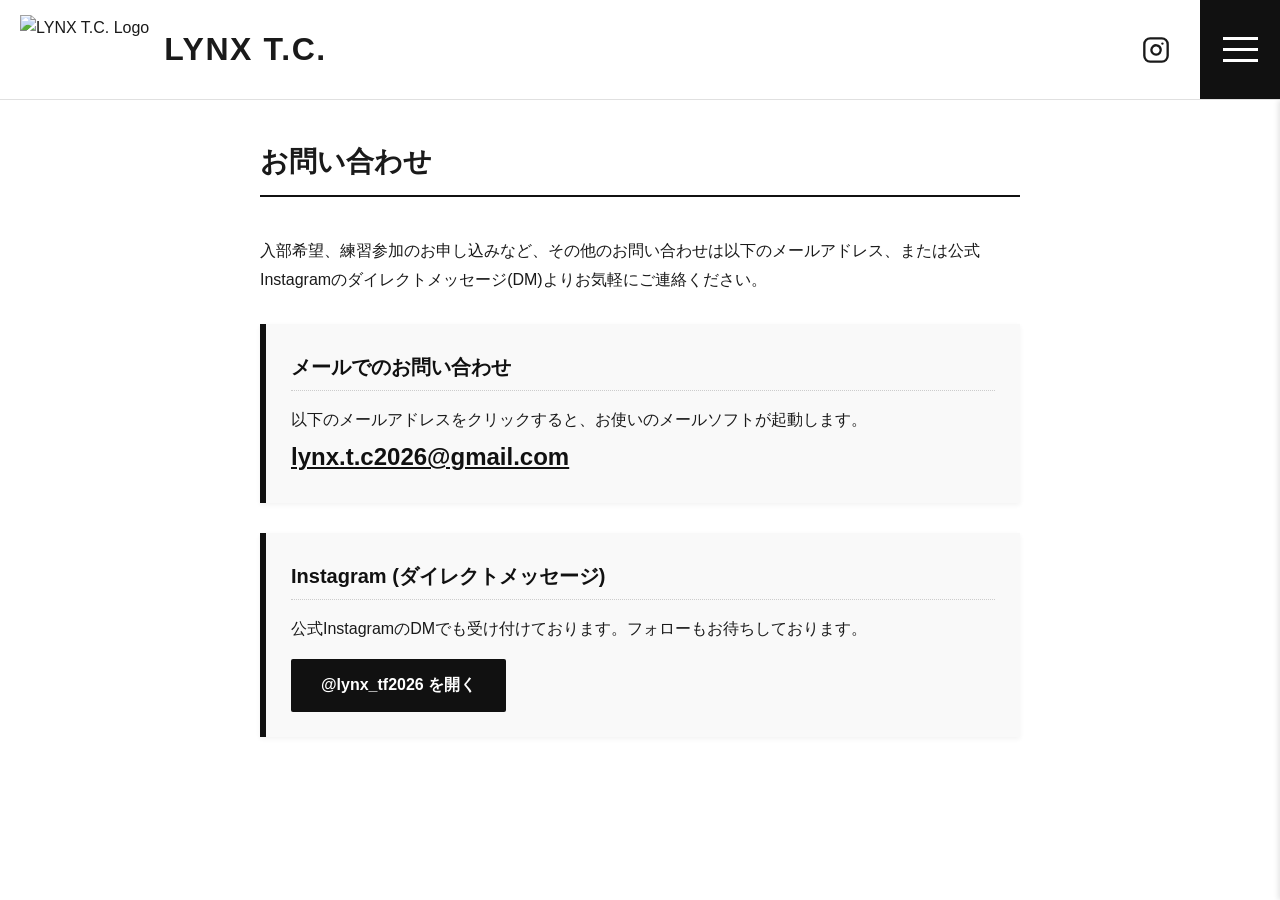
==== contact.html @ 439d5c64 "Create contact.html" ====
<!DOCTYPE html>
<html lang="ja">
<head>
    <meta charset="UTF-8">
    <meta name="viewport" content="width=device-width, initial-scale=1.0">
    <title>お問い合わせ - LYNX T.C.</title>
    <link rel="stylesheet" href="style.css">
</head>
<body>

    <header class="header">
        <div class="header-left">
            <a href="index.html" class="logo-link">
                <img src="image0.jpeg" alt="LYNX T.C. Logo" class="logo-img">
                <div class="logo-text">
                    <span class="logo-main">LYNX T.C.</span>
                </div>
            </a>
        </div>
        
        <div class="header-right">
            <a href="https://www.instagram.com/lynx_tf2026/" target="_blank" class="insta-link">
                <svg viewBox="0 0 24 24" width="28" height="28" stroke="currentColor" stroke-width="2" fill="none" stroke-linecap="round" stroke-linejoin="round">
                    <rect x="2" y="2" width="20" height="20" rx="5" ry="5"></rect>
                    <path d="M16 11.37A4 4 0 1 1 12.63 8 4 4 0 0 1 16 11.37z"></path>
                    <line x1="17.5" y1="6.5" x2="17.51" y2="6.5"></line>
                </svg>
            </a>
            <button class="hamburger" id="hamburger-btn">
                <span></span>
                <span></span>
                <span></span>
            </button>
        </div>
    </header>

    <nav class="side-menu" id="side-menu">
        <ul>
            <li><a href="results.html">試合結果</a></li>
            <li><a href="records.html">LYNX記録</a></li>
            <li><a href="members.html">所属選手</a></li>
            <li><a href="#schedule">年間予定</a></li>
            <li><a href="contact.html">お問い合わせ</a></li>
        </ul>
    </nav>

    <main class="contact-page">
        <h2 class="page-title">お問い合わせ</h2>

        <div class="contact-info">
            <p>入部希望、練習参加のお申し込みなど、その他のお問い合わせは以下のメールアドレス、または公式Instagramのダイレクトメッセージ(DM)よりお気軽にご連絡ください。</p>

            <div class="contact-method">
                <h3>メールでのお問い合わせ</h3>
                <p>以下のメールアドレスをクリックすると、お使いのメールソフトが起動します。</p>
                <p class="email-address"><a href="mailto:lynx.t.c2026@gmail.com">lynx.t.c2026@gmail.com</a></p>
            </div>

            <div class="contact-method">
                <h3>Instagram (ダイレクトメッセージ)</h3>
                <p>公式InstagramのDMでも受け付けております。フォローもお待ちしております。</p>
                <a href="https://www.instagram.com/lynx_tf2026/" target="_blank" class="btn-black">
                    @lynx_tf2026 を開く
                </a>
            </div>
        </div>
    </main>

    <script>
        const btn = document.getElementById('hamburger-btn');
        const menu = document.getElementById('side-menu');

        btn.addEventListener('click', function() {
            menu.classList.toggle('active');
            btn.classList.toggle('active');
        });
    </script>
</body>
</html>
---- style.css ----
@charset "UTF-8";

/* 基本リセット */
* {
    box-sizing: border-box;
    margin: 0;
    padding: 0;
}
body {
    font-family: "Helvetica Neue", Arial, "Hiragino Kaku Gothic ProN", "Hiragino Sans", Meiryo, sans-serif;
    color: #1a1a1a;
    line-height: 1.6;
    padding-top: 100px; /* ヘッダーの高さに合わせて調整（少し大きくしました） */
}
a {
    text-decoration: none;
    color: inherit;
}
ul {
    list-style: none;
}

/* ヘッダー */
.header {
    position: fixed;
    top: 0;
    left: 0;
    width: 100%;
    height: 100px; /* ヘッダーの高さを大きくしました (以前は80px) */
    background-color: #fff;
    border-bottom: 1px solid #e0e0e0;
    display: flex;
    justify-content: space-between;
    align-items: center;
    z-index: 1000;
}

.header-left {
    padding-left: 20px;
}
.logo-link {
    display: flex;
    align-items: center;
    gap: 15px;
}
.logo-img {
    height: 70px; /* ロゴ画像の高さを大きくしました (以前は50px) */
    width: auto;
}
.logo-main {
    font-size: 32px; /* LYNX T.C.の文字を大きくしました (以前は24px) */
    font-weight: bold;
    letter-spacing: 0.05em;
}

.header-right {
    display: flex;
    align-items: center;
    height: 100%;
}
.insta-link {
    margin-right: 30px;
    color: #1a1a1a;
    transition: opacity 0.3s;
    display: flex;
    align-items: center;
}
.insta-link:hover {
    opacity: 0.6;
}

/* 3本線ボタン（黒背景に変更） */
.hamburger {
    width: 80px;
    height: 100%;
    background-color: #111; /* 黒色 */
    border: none;
    border: none;
    cursor: pointer;
    display: flex;
    flex-direction: column;
    justify-content: center;
    align-items: center;
    gap: 8px;
    padding: 0;
    z-index: 1001; /* メニューより上に */
}
.hamburger span {
    display: block;
    width: 35px;
    height: 3px;
    background-color: #fff;
    transition: all 0.3s;
}

/* メニューを開いたときの×印アニメーション */
.hamburger.active span:nth-of-type(1) {
    transform: translateY(11px) rotate(45deg);
}
.hamburger.active span:nth-of-type(2) {
    opacity: 0;
}
.hamburger.active span:nth-of-type(3) {
    transform: translateY(-11px) rotate(-45deg);
}

/* スライドメニュー */
.side-menu {
    position: fixed;
    top: 100px; /* ヘッダーの高さに合わせて調整 */
    right: -300px; /* 初期状態は画面外 */
    width: 300px;
    height: calc(100vh - 100px);
    background-color: #f4f4f4;
    box-shadow: -2px 0 5px rgba(0,0,0,0.1);
    transition: right 0.3s ease;
    z-index: 999;
    padding: 20px 0;
}
.side-menu.active {
    right: 0; /* クラスが付与されたらスライドイン */
}
.side-menu ul li a {
    display: block;
    padding: 15px 30px;
    font-size: 16px;
    font-weight: bold;
    border-bottom: 1px solid #ddd;
    transition: background 0.3s;
}
.side-menu ul li a:hover {
    background-color: #e0e0e0;
}

/* トップ画像エリア */
.hero {
    height: 60vh;
    background-image: url('image1.jpeg'); /* アップロードされた画像 */
    background-size: cover;
    background-position: center;
    display: flex;
    justify-content: center;
    align-items: center;
}
.hero h1 {
    color: #fff;
    font-size: 3rem;
    font-weight: normal;
    font-style: italic;
    letter-spacing: 0.05em;
    text-shadow: 2px 2px 8px rgba(0, 0, 0, 0.7); /* 文字を読みやすくする影 */
}

/* ビジョンエリア */
.vision {
    text-align: center;
    padding: 80px 20px;
}
.vision h2 {
    font-size: 28px;
    margin-bottom: 20px;
}
.vision p {
    font-size: 16px;
    color: #333;
}

/* ニュースエリア */
.news {
    max-width: 800px;
    margin: 0 auto;
    padding: 0 20px 100px;
}
.news h2 {
    font-size: 36px;
    border-bottom: 2px solid #1a1a1a;
    padding-bottom: 10px;
    margin-bottom: 30px;
}
.news ul li {
    font-size: 16px;
    padding: 15px 0;
    border-bottom: 1px solid #eee;
}

/* =========================================
   試合結果ページ (results.html) 専用スタイル
========================================= */
.results-page {
    padding: 40px 20px 100px;
    max-width: 1000px;
    margin: 0 auto;
    display: flex;
    gap: 30px;
    align-items: flex-start;
}

/* サイドバー（左側） */
.sidebar {
    width: 240px;
    flex-shrink: 0;
    background-color: #f4f4f4; /* 薄いグレーの背景 */
}
.sidebar h3 {
    background-color: #111; /* ★青緑から黒に変更 */
    color: #fff;
    padding: 12px 15px;
    font-size: 16px;
    margin: 0;
}
.year-list {
    list-style: none;
    padding: 0;
    margin: 0;
}
.year-list li {
    border-bottom: 1px dotted #aaa;
}
.year-list li:last-child {
    border-bottom: none;
}
.year-list a {
    display: block;
    padding: 12px 15px 12px 30px;
    color: #333;
    text-decoration: none;
    position: relative;
    font-size: 14px;
    transition: background-color 0.2s;
}
.year-list a::before {
    content: '●'; 
    color: #111; /* ★青から黒に変更 */
    position: absolute;
    left: 12px;
    font-size: 10px;
    top: 50%;
    transform: translateY(-50%);
}
.year-list a:hover {
    background-color: #e9e9e9;
}

/* メインコンテンツ（右側） */
.results-content {
    flex-grow: 1;
}

/* 大見出し（R8年度大会結果など） */
.year-title {
    background-color: #111; /* ★濃い青から黒に変更 */
    color: #fff;
    padding: 10px 15px;
    font-size: 18px;
    margin: 0 0 25px 0;
    border: 2px solid #fff;
    outline: 2px solid #111; /* ★濃い青から黒に変更 */
}

/* 各大会のブロック */
.event-section {
    margin-bottom: 50px;
}

/* 大会名 */
.event-title {
    background-color: #f0f0f0;
    border-top: 2px solid #111; /* ★濃い青から黒に変更 */
    border-bottom: 2px solid #111; /* ★濃い青から黒に変更 */
    padding: 8px 10px;
    font-size: 16px;
    font-weight: bold;
    margin-bottom: 15px;
    color: #333;
}

/* 結果テキスト部分 */
.event-details {
    padding: 0 10px;
    color: #333;
    font-size: 15px;
}
.category-result {
    margin-bottom: 10px;
}

/* 選手・タイムのリストをきれいに縦揃えする */
.runner-list {
    list-style: none;
    padding: 0;
    margin: 0;
}
.runner-list li {
    display: flex;
    gap: 15px; /* 各項目の間隔 */
    margin-bottom: 4px;
}
.runner-list .leg {
    width: 100px; /* 区間・距離の幅 */
}
.runner-list .name {
    width: 80px;  /* 名前の幅 */
}
.runner-list .time {
    width: 50px;  /* タイムの幅 */
}
.runner-list .rank {
    width: 80px;  /* 順位の幅 */
}

/* スマホ閲覧時のレイアウト（縦並びにする） */
@media (max-width: 768px) {
    .results-page {
        flex-direction: column;
    }
    .sidebar {
        width: 100%;
    }
    .runner-list li {
        font-size: 14px;
        gap: 5px;
    }
    .runner-list .leg { width: 80px; }
    .runner-list .name { width: 70px; }
}

/* =========================================
   選手紹介ページ (members.html) 専用スタイル
========================================= */
.members-page {
    padding: 40px 20px 100px;
    max-width: 800px;
    margin: 0 auto;
}

.page-title {
    font-size: 28px;
    border-bottom: 2px solid #111;
    padding-bottom: 10px;
    margin-bottom: 40px;
}

/* 選手カード全体の余白設定 */
.member-card {
    margin-bottom: 50px;
}

/* 名前・役職・生年月日の行 */
.member-header {
    display: flex;
    align-items: baseline;
    gap: 15px;
    margin-bottom: 12px;
}
.member-name {
    font-size: 28px;
    font-weight: normal;
    letter-spacing: 0.1em; /* 文字の間に少し隙間を空ける */
}
.member-role {
    font-size: 16px;
    color: #555;
}
.member-birth {
    font-size: 18px;
    color: #333;
    font-family: Arial, sans-serif;
}

/* 黒いラベル（所属校など） */
.member-history {
    margin-bottom: 20px;
    display: flex;
    flex-wrap: wrap;
    gap: 5px;
}
.history-badge {
    background-color: #1a1a1a; /* ほぼ黒 */
    color: #fff;
    padding: 5px 12px;
    font-size: 14px;
    border-radius: 2px;
    display: inline-block;
}

/* 記録のリスト */
.member-records {
    font-family: Arial, sans-serif;
}
.record-line {
    font-size: 18px;
    margin-bottom: 8px;
    display: flex;
    align-items: baseline;
}
.record-line .event {
    width: 80px; /* 種目名の幅を固定して、タイムの開始位置を揃える */
    display: inline-block;
}
.record-line .time {
    display: inline-block;
}

/* スマホ閲覧時の微調整 */
@media (max-width: 768px) {
    .member-header {
        flex-wrap: wrap;
        gap: 10px;
    }
    .member-name { font-size: 24px; }
    .member-birth { font-size: 16px; }
}

/* =========================================
   歴代記録ポータルページ (records.html) 専用スタイル
========================================= */
.records-portal-page {
    padding: 40px 20px 100px;
    max-width: 800px;
    margin: 0 auto;
}

.portal-buttons {
    margin-top: 50px;
    display: flex;
    flex-direction: column;
    gap: 30px; /* ボタン同士の隙間 */
}

/* 大きな選択ボタン */
.portal-btn {
    display: block;
    position: relative;
    background-color: #111; /* 黒色 */
    color: #fff;
    text-align: center;
    padding: 50px 20px;
    font-size: 24px;
    font-weight: bold;
    letter-spacing: 0.1em;
    text-decoration: none;
    transition: background-color 0.3s;
}

.portal-btn:hover {
    background-color: #333; /* マウスを乗せたら少し明るい黒に */
}

/* 右下の矢印ボックス（東海大デザインのオマージュ） */
.portal-btn .arrow-box {
    position: absolute;
    bottom: 0;
    right: 0;
    background-color: #000; /* より濃い黒 */
    color: #fff;
    padding: 10px 20px;
    font-size: 16px;
    clip-path: polygon(20% 0, 100% 0, 100% 100%, 0% 100%); /* 左側を斜めにカット */
}

/* スマホ閲覧時の微調整 */
@media (max-width: 768px) {
    .portal-btn {
        padding: 40px 15px;
        font-size: 20px;
    }
}

/* =========================================
   お問い合わせページ (contact.html) 専用スタイル
========================================= */
.contact-page {
    padding: 40px 20px 100px;
    max-width: 800px;
    margin: 0 auto;
}

.contact-info {
    margin-top: 30px;
    line-height: 1.8;
}

.contact-method {
    background-color: #f9f9f9;
    border-left: 6px solid #111; /* 黒のアクセントライン */
    padding: 25px;
    margin-top: 30px;
    box-shadow: 0 2px 5px rgba(0,0,0,0.05);
}

.contact-method h3 {
    font-size: 20px;
    margin-bottom: 15px;
    color: #111;
    border-bottom: 1px dotted #ccc;
    padding-bottom: 5px;
}

/* メールアドレスのリンク装飾 */
.email-address a {
    font-size: 24px;
    font-weight: bold;
    color: #111;
    text-decoration: underline;
    word-break: break-all; /* スマホでメールアドレスがはみ出さないようにする */
    transition: color 0.3s;
}

.email-address a:hover {
    color: #666; /* マウスを乗せたら少し薄く */
}

/* 黒いボタン */
.btn-black {
    display: inline-block;
    background-color: #111;
    color: #fff;
    padding: 12px 30px;
    text-decoration: none;
    font-weight: bold;
    margin-top: 15px;
    transition: background-color 0.3s;
    border-radius: 2px;
}

.btn-black:hover {
    background-color: #444; /* マウスを乗せたら少し明るく */
}

/* スマホ閲覧時の微調整 */
@media (max-width: 768px) {
    .email-address a {
        font-size: 20px;
    }
}

/* =========================================
   歴代記録10傑ページ (records_top10.html) 専用スタイル
========================================= */
.top10-page {
    padding: 40px 20px 100px;
    max-width: 1000px;
    margin: 0 auto;
}

/* ページ上部の種目ジャンプメニュー */
.event-nav {
    display: flex;
    flex-wrap: wrap;
    gap: 10px;
    margin-bottom: 50px;
    padding: 0;
    list-style: none;
}
.event-nav a {
    display: inline-block;
    background-color: #f4f4f4;
    color: #111;
    padding: 8px 15px;
    font-size: 14px;
    font-weight: bold;
    border: 1px solid #ddd;
    border-radius: 4px;
    transition: all 0.2s;
}
.event-nav a:hover {
    background-color: #111;
    color: #fff;
}

/* 各種目の見出し */
.event-heading {
    font-size: 24px;
    background-color: #111;
    color: #fff;
    padding: 10px 15px;
    margin: 0 0 15px 0;
    border-left: 8px solid #666; /* 少しグレーをアクセントに */
}

/* テーブル設定 */
.table-scroll {
    overflow-x: auto; /* スマホで横スクロールできるようにする */
    margin-bottom: 60px;
}
.top10-table {
    width: 100%;
    min-width: 600px; /* テーブルが崩れない最低幅 */
    border-collapse: collapse;
}
.top10-table th {
    background-color: #f0f0f0;
    color: #111;
    font-weight: bold;
    padding: 12px 10px;
    text-align: left;
    border-bottom: 2px solid #111;
    white-space: nowrap;
}
.top10-table td {
    padding: 12px 10px;
    border-bottom: 1px solid #ddd;
    color: #333;
}
/* 1位〜3位の順位を少し目立たせる */
.top10-table tr:nth-child(1) td:first-child { font-weight: bold; color: #d4af37; } /* 金 */
.top10-table tr:nth-child(2) td:first-child { font-weight: bold; color: #9e9e9e; } /* 銀 */
.top10-table tr:nth-child(3) td:first-child { font-weight: bold; color: #c47644; } /* 銅 */

/* 列ごとの幅調整 */
.col-rank { width: 60px; }
.col-time { width: 120px; font-weight: bold; }
.col-name { width: 150px; }
.col-date { width: 120px; }
.col-meet { width: auto; }

/* =========================================
   駅伝記録ページ (records_ekiden.html) 専用スタイル
========================================= */
.ekiden-page {
    padding: 20px 20px 100px;
    max-width: 900px;
    margin: 0 auto;
}

/* 戻るリンク */
.back-link {
    display: inline-block;
    margin-bottom: 20px;
    color: #666;
    font-size: 14px;
    text-decoration: none;
    transition: color 0.2s;
}
.back-link:hover {
    color: #111;
    text-decoration: underline;
}

/* タイトル（青学記録風の左線＋下線デザイン） */
.ekiden-page-title {
    font-size: 24px;
    color: #111;
    border-left: 8px solid #111; /* 黒の太線 */
    padding: 5px 0 5px 15px;
    margin-bottom: 30px;
    border-bottom: 1px dotted #ccc;
    padding-bottom: 15px;
}

/* ＜総合結果＞などの小見出し */
.ekiden-section-title {
    font-size: 20px;
    font-weight: normal;
    color: #111;
    margin: 40px 0 15px 0;
    letter-spacing: 0.05em;
}

/* テーブル設定（中央揃え・黒ベース） */
.ekiden-record-table {
    width: 100%;
    min-width: 650px;
    border-collapse: collapse;
    text-align: center; /* 表の中の文字をすべて中央揃えに */
}

/* テーブルのヘッダー（黒背景に白文字） */
.ekiden-record-table th {
    background-color: #111;
    color: #fff;
    padding: 12px 10px;
    border: 1px solid #444; /* ヘッダー同士の区切り線 */
    font-weight: normal;
    white-space: nowrap;
}

/* テーブルの中身 */
.ekiden-record-table td {
    padding: 15px 10px;
    border: 1px solid #ddd;
    color: #333;
    vertical-align: middle;
}
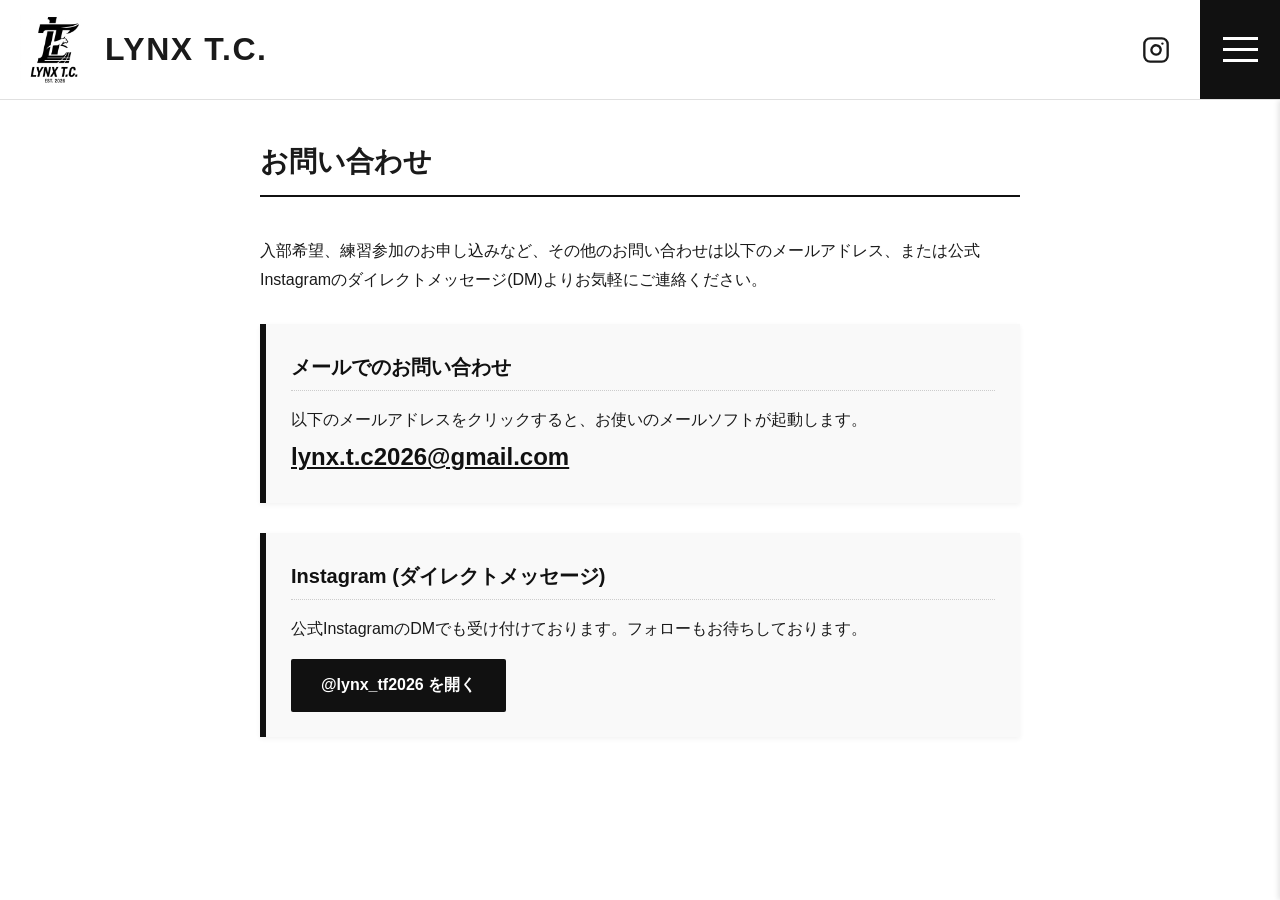
==== commit ad34ec64: "Add files via upload" ====
--- a/contact.html
+++ b/contact.html
@@ -1,79 +1,79 @@
-<!DOCTYPE html>
-<html lang="ja">
-<head>
-    <meta charset="UTF-8">
-    <meta name="viewport" content="width=device-width, initial-scale=1.0">
-    <title>お問い合わせ - LYNX T.C.</title>
-    <link rel="stylesheet" href="style.css">
-</head>
-<body>
-
-    <header class="header">
-        <div class="header-left">
-            <a href="index.html" class="logo-link">
-                <img src="image0.jpeg" alt="LYNX T.C. Logo" class="logo-img">
-                <div class="logo-text">
-                    <span class="logo-main">LYNX T.C.</span>
-                </div>
-            </a>
-        </div>
-        
-        <div class="header-right">
-            <a href="https://www.instagram.com/lynx_tf2026/" target="_blank" class="insta-link">
-                <svg viewBox="0 0 24 24" width="28" height="28" stroke="currentColor" stroke-width="2" fill="none" stroke-linecap="round" stroke-linejoin="round">
-                    <rect x="2" y="2" width="20" height="20" rx="5" ry="5"></rect>
-                    <path d="M16 11.37A4 4 0 1 1 12.63 8 4 4 0 0 1 16 11.37z"></path>
-                    <line x1="17.5" y1="6.5" x2="17.51" y2="6.5"></line>
-                </svg>
-            </a>
-            <button class="hamburger" id="hamburger-btn">
-                <span></span>
-                <span></span>
-                <span></span>
-            </button>
-        </div>
-    </header>
-
-    <nav class="side-menu" id="side-menu">
-        <ul>
-            <li><a href="results.html">試合結果</a></li>
-            <li><a href="records.html">LYNX記録</a></li>
-            <li><a href="members.html">所属選手</a></li>
-            <li><a href="#schedule">年間予定</a></li>
-            <li><a href="contact.html">お問い合わせ</a></li>
-        </ul>
-    </nav>
-
-    <main class="contact-page">
-        <h2 class="page-title">お問い合わせ</h2>
-
-        <div class="contact-info">
-            <p>入部希望、練習参加のお申し込みなど、その他のお問い合わせは以下のメールアドレス、または公式Instagramのダイレクトメッセージ(DM)よりお気軽にご連絡ください。</p>
-
-            <div class="contact-method">
-                <h3>メールでのお問い合わせ</h3>
-                <p>以下のメールアドレスをクリックすると、お使いのメールソフトが起動します。</p>
-                <p class="email-address"><a href="mailto:lynx.t.c2026@gmail.com">lynx.t.c2026@gmail.com</a></p>
-            </div>
-
-            <div class="contact-method">
-                <h3>Instagram (ダイレクトメッセージ)</h3>
-                <p>公式InstagramのDMでも受け付けております。フォローもお待ちしております。</p>
-                <a href="https://www.instagram.com/lynx_tf2026/" target="_blank" class="btn-black">
-                    @lynx_tf2026 を開く
-                </a>
-            </div>
-        </div>
-    </main>
-
-    <script>
-        const btn = document.getElementById('hamburger-btn');
-        const menu = document.getElementById('side-menu');
-
-        btn.addEventListener('click', function() {
-            menu.classList.toggle('active');
-            btn.classList.toggle('active');
-        });
-    </script>
-</body>
-</html>
+<!DOCTYPE html>
+<html lang="ja">
+<head>
+    <meta charset="UTF-8">
+    <meta name="viewport" content="width=1000">
+    <title>お問い合わせ - LYNX T.C.</title>
+    <link rel="stylesheet" href="style.css">
+</head>
+<body>
+
+    <header class="header">
+        <div class="header-left">
+            <a href="index.html" class="logo-link">
+                <img src="image0.jpeg" alt="LYNX T.C. Logo" class="logo-img">
+                <div class="logo-text">
+                    <span class="logo-main">LYNX T.C.</span>
+                </div>
+            </a>
+        </div>
+        
+        <div class="header-right">
+            <a href="https://www.instagram.com/lynx_tf2026/" target="_blank" class="insta-link">
+                <svg viewBox="0 0 24 24" width="28" height="28" stroke="currentColor" stroke-width="2" fill="none" stroke-linecap="round" stroke-linejoin="round">
+                    <rect x="2" y="2" width="20" height="20" rx="5" ry="5"></rect>
+                    <path d="M16 11.37A4 4 0 1 1 12.63 8 4 4 0 0 1 16 11.37z"></path>
+                    <line x1="17.5" y1="6.5" x2="17.51" y2="6.5"></line>
+                </svg>
+            </a>
+            <button class="hamburger" id="hamburger-btn">
+                <span></span>
+                <span></span>
+                <span></span>
+            </button>
+        </div>
+    </header>
+
+    <nav class="side-menu" id="side-menu">
+        <ul>
+            <li><a href="results.html">試合結果</a></li>
+            <li><a href="records.html">LYNX記録</a></li>
+            <li><a href="members.html">所属選手</a></li>
+            <li><a href="#schedule">年間予定</a></li>
+            <li><a href="contact.html">お問い合わせ</a></li>
+        </ul>
+    </nav>
+
+    <main class="contact-page">
+        <h2 class="page-title">お問い合わせ</h2>
+
+        <div class="contact-info">
+            <p>入部希望、練習参加のお申し込みなど、その他のお問い合わせは以下のメールアドレス、または公式Instagramのダイレクトメッセージ(DM)よりお気軽にご連絡ください。</p>
+
+            <div class="contact-method">
+                <h3>メールでのお問い合わせ</h3>
+                <p>以下のメールアドレスをクリックすると、お使いのメールソフトが起動します。</p>
+                <p class="email-address"><a href="mailto:lynx.t.c2026@gmail.com">lynx.t.c2026@gmail.com</a></p>
+            </div>
+
+            <div class="contact-method">
+                <h3>Instagram (ダイレクトメッセージ)</h3>
+                <p>公式InstagramのDMでも受け付けております。フォローもお待ちしております。</p>
+                <a href="https://www.instagram.com/lynx_tf2026/" target="_blank" class="btn-black">
+                    @lynx_tf2026 を開く
+                </a>
+            </div>
+        </div>
+    </main>
+
+    <script>
+        const btn = document.getElementById('hamburger-btn');
+        const menu = document.getElementById('side-menu');
+
+        btn.addEventListener('click', function() {
+            menu.classList.toggle('active');
+            btn.classList.toggle('active');
+        });
+    </script>
+</body>
+</html>
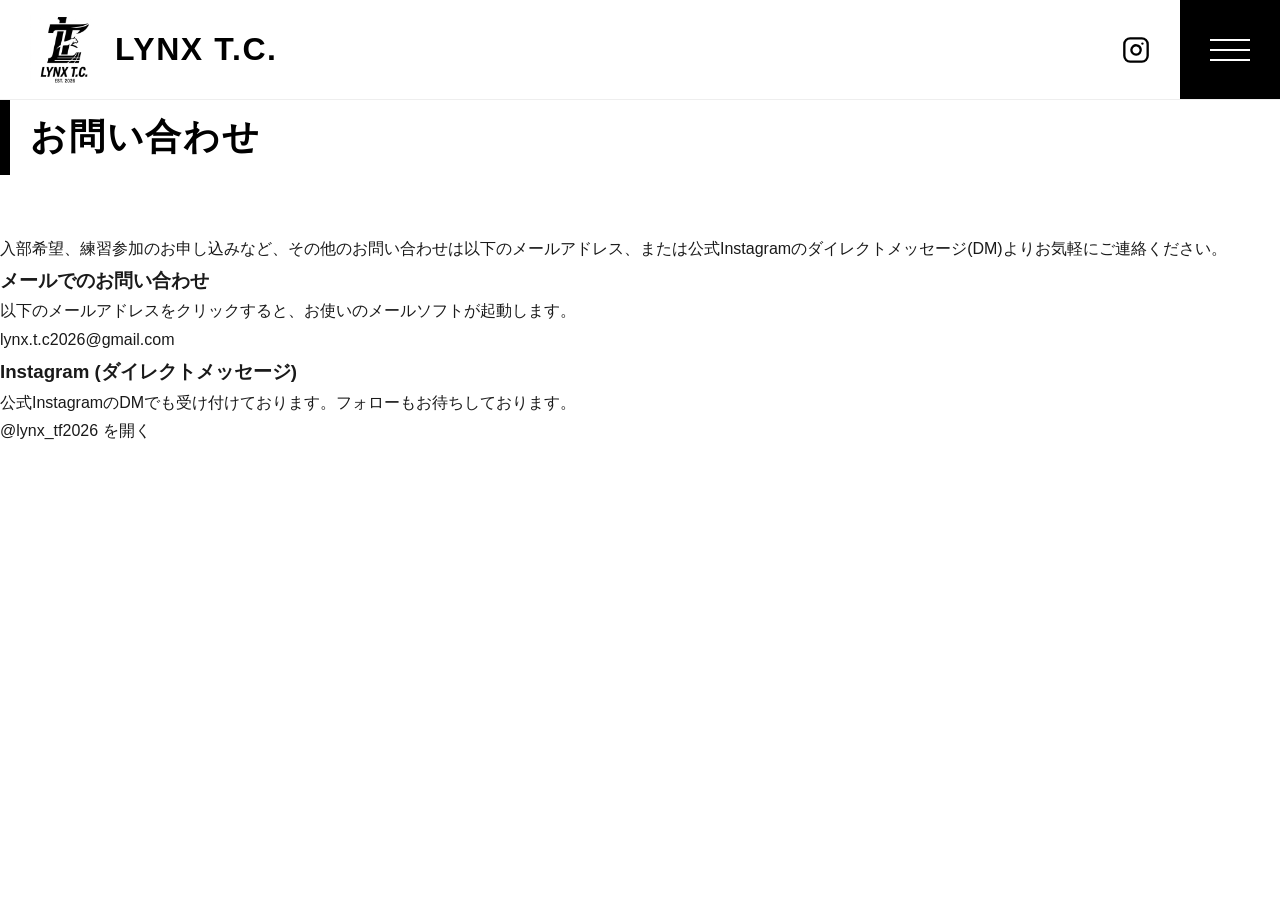
==== commit 6c472be1: "Add files via upload" ====
--- a/contact.html
+++ b/contact.html
@@ -2,7 +2,7 @@
 <html lang="ja">
 <head>
     <meta charset="UTF-8">
-    <meta name="viewport" content="width=1000">
+    <meta name="viewport" content="width=device-width, initial-scale=1.0">
     <title>お問い合わせ - LYNX T.C.</title>
     <link rel="stylesheet" href="style.css">
 </head>
--- a/style.css
+++ b/style.css
@@ -1,685 +1,443 @@
-@charset "UTF-8";
-
-/* 基本リセット */
-* {
-    box-sizing: border-box;
-    margin: 0;
-    padding: 0;
-}
-body {
-    font-family: "Helvetica Neue", Arial, "Hiragino Kaku Gothic ProN", "Hiragino Sans", Meiryo, sans-serif;
-    color: #1a1a1a;
-    line-height: 1.6;
-    padding-top: 100px; /* ヘッダーの高さに合わせて調整（少し大きくしました） */
-}
-a {
-    text-decoration: none;
-    color: inherit;
-}
-ul {
-    list-style: none;
-}
-
-/* ヘッダー */
-.header {
-    position: fixed;
-    top: 0;
-    left: 0;
-    width: 100%;
-    height: 100px; /* ヘッダーの高さを大きくしました (以前は80px) */
-    background-color: #fff;
-    border-bottom: 1px solid #e0e0e0;
-    display: flex;
-    justify-content: space-between;
-    align-items: center;
-    z-index: 1000;
-}
-
-.header-left {
-    padding-left: 20px;
-}
-.logo-link {
-    display: flex;
-    align-items: center;
-    gap: 15px;
-}
-.logo-img {
-    height: 70px; /* ロゴ画像の高さを大きくしました (以前は50px) */
-    width: auto;
-}
-.logo-main {
-    font-size: 32px; /* LYNX T.C.の文字を大きくしました (以前は24px) */
-    font-weight: bold;
-    letter-spacing: 0.05em;
-}
-
-.header-right {
-    display: flex;
-    align-items: center;
-    height: 100%;
-}
-.insta-link {
-    margin-right: 30px;
-    color: #1a1a1a;
-    transition: opacity 0.3s;
-    display: flex;
-    align-items: center;
-}
-.insta-link:hover {
-    opacity: 0.6;
-}
-
-/* 3本線ボタン（黒背景に変更） */
-.hamburger {
-    width: 80px;
-    height: 100%;
-    background-color: #111; /* 黒色 */
-    border: none;
-    border: none;
-    cursor: pointer;
-    display: flex;
-    flex-direction: column;
-    justify-content: center;
-    align-items: center;
-    gap: 8px;
-    padding: 0;
-    z-index: 1001; /* メニューより上に */
-}
-.hamburger span {
-    display: block;
-    width: 35px;
-    height: 3px;
-    background-color: #fff;
-    transition: all 0.3s;
-}
-
-/* メニューを開いたときの×印アニメーション */
-.hamburger.active span:nth-of-type(1) {
-    transform: translateY(11px) rotate(45deg);
-}
-.hamburger.active span:nth-of-type(2) {
-    opacity: 0;
-}
-.hamburger.active span:nth-of-type(3) {
-    transform: translateY(-11px) rotate(-45deg);
-}
-
-/* スライドメニュー */
-.side-menu {
-    position: fixed;
-    top: 100px; /* ヘッダーの高さに合わせて調整 */
-    right: -300px; /* 初期状態は画面外 */
-    width: 300px;
-    height: calc(100vh - 100px);
-    background-color: #f4f4f4;
-    box-shadow: -2px 0 5px rgba(0,0,0,0.1);
-    transition: right 0.3s ease;
-    z-index: 999;
-    padding: 20px 0;
-}
-.side-menu.active {
-    right: 0; /* クラスが付与されたらスライドイン */
-}
-.side-menu ul li a {
-    display: block;
-    padding: 15px 30px;
-    font-size: 16px;
-    font-weight: bold;
-    border-bottom: 1px solid #ddd;
-    transition: background 0.3s;
-}
-.side-menu ul li a:hover {
-    background-color: #e0e0e0;
-}
-
-/* トップ画像エリア */
-.hero {
-    height: 60vh;
-    background-image: url('image1.jpeg'); /* アップロードされた画像 */
-    background-size: cover;
-    background-position: center;
-    display: flex;
-    justify-content: center;
-    align-items: center;
-}
-.hero h1 {
-    color: #fff;
-    font-size: 3rem;
-    font-weight: normal;
-    font-style: italic;
-    letter-spacing: 0.05em;
-    text-shadow: 2px 2px 8px rgba(0, 0, 0, 0.7); /* 文字を読みやすくする影 */
-}
-
-/* ビジョンエリア */
-.vision {
-    text-align: center;
-    padding: 80px 20px;
-}
-.vision h2 {
-    font-size: 28px;
-    margin-bottom: 20px;
-}
-.vision p {
-    font-size: 16px;
-    color: #333;
-}
-
-/* ニュースエリア */
-.news {
-    max-width: 800px;
-    margin: 0 auto;
-    padding: 0 20px 100px;
-}
-.news h2 {
-    font-size: 36px;
-    border-bottom: 2px solid #1a1a1a;
-    padding-bottom: 10px;
-    margin-bottom: 30px;
-}
-.news ul li {
-    font-size: 16px;
-    padding: 15px 0;
-    border-bottom: 1px solid #eee;
-}
-
-/* =========================================
-   試合結果ページ (results.html) 専用スタイル
-========================================= */
-.results-page {
-    padding: 40px 20px 100px;
-    max-width: 1000px;
-    margin: 0 auto;
-    display: flex;
-    gap: 30px;
-    align-items: flex-start;
-}
-
-/* サイドバー（左側） */
-.sidebar {
-    width: 240px;
-    flex-shrink: 0;
-    background-color: #f4f4f4; /* 薄いグレーの背景 */
-}
-.sidebar h3 {
-    background-color: #111; /* ★青緑から黒に変更 */
-    color: #fff;
-    padding: 12px 15px;
-    font-size: 16px;
-    margin: 0;
-}
-.year-list {
-    list-style: none;
-    padding: 0;
-    margin: 0;
-}
-.year-list li {
-    border-bottom: 1px dotted #aaa;
-}
-.year-list li:last-child {
-    border-bottom: none;
-}
-.year-list a {
-    display: block;
-    padding: 12px 15px 12px 30px;
-    color: #333;
-    text-decoration: none;
-    position: relative;
-    font-size: 14px;
-    transition: background-color 0.2s;
-}
-.year-list a::before {
-    content: '●'; 
-    color: #111; /* ★青から黒に変更 */
-    position: absolute;
-    left: 12px;
-    font-size: 10px;
-    top: 50%;
-    transform: translateY(-50%);
-}
-.year-list a:hover {
-    background-color: #e9e9e9;
-}
-
-/* メインコンテンツ（右側） */
-.results-content {
-    flex-grow: 1;
-}
-
-/* 大見出し（R8年度大会結果など） */
-.year-title {
-    background-color: #111; /* ★濃い青から黒に変更 */
-    color: #fff;
-    padding: 10px 15px;
-    font-size: 18px;
-    margin: 0 0 25px 0;
-    border: 2px solid #fff;
-    outline: 2px solid #111; /* ★濃い青から黒に変更 */
-}
-
-/* 各大会のブロック */
-.event-section {
-    margin-bottom: 50px;
-}
-
-/* 大会名 */
-.event-title {
-    background-color: #f0f0f0;
-    border-top: 2px solid #111; /* ★濃い青から黒に変更 */
-    border-bottom: 2px solid #111; /* ★濃い青から黒に変更 */
-    padding: 8px 10px;
-    font-size: 16px;
-    font-weight: bold;
-    margin-bottom: 15px;
-    color: #333;
-}
-
-/* 結果テキスト部分 */
-.event-details {
-    padding: 0 10px;
-    color: #333;
-    font-size: 15px;
-}
-.category-result {
-    margin-bottom: 10px;
-}
-
-/* 選手・タイムのリストをきれいに縦揃えする */
-.runner-list {
-    list-style: none;
-    padding: 0;
-    margin: 0;
-}
-.runner-list li {
-    display: flex;
-    gap: 15px; /* 各項目の間隔 */
-    margin-bottom: 4px;
-}
-.runner-list .leg {
-    width: 100px; /* 区間・距離の幅 */
-}
-.runner-list .name {
-    width: 80px;  /* 名前の幅 */
-}
-.runner-list .time {
-    width: 50px;  /* タイムの幅 */
-}
-.runner-list .rank {
-    width: 80px;  /* 順位の幅 */
-}
-
-/* スマホ閲覧時のレイアウト（縦並びにする） */
-@media (max-width: 768px) {
-    .results-page {
-        flex-direction: column;
-    }
-    .sidebar {
-        width: 100%;
-    }
-    .runner-list li {
-        font-size: 14px;
-        gap: 5px;
-    }
-    .runner-list .leg { width: 80px; }
-    .runner-list .name { width: 70px; }
-}
-
-/* =========================================
-   選手紹介ページ (members.html) 専用スタイル
-========================================= */
-.members-page {
-    padding: 40px 20px 100px;
-    max-width: 800px;
-    margin: 0 auto;
-}
-
-.page-title {
-    font-size: 28px;
-    border-bottom: 2px solid #111;
-    padding-bottom: 10px;
-    margin-bottom: 40px;
-}
-
-/* 選手カード全体の余白設定 */
-.member-card {
-    margin-bottom: 50px;
-}
-
-/* 名前・役職・生年月日の行 */
-.member-header {
-    display: flex;
-    align-items: baseline;
-    gap: 15px;
-    margin-bottom: 12px;
-}
-.member-name {
-    font-size: 28px;
-    font-weight: normal;
-    letter-spacing: 0.1em; /* 文字の間に少し隙間を空ける */
-}
-.member-role {
-    font-size: 16px;
-    color: #555;
-}
-.member-birth {
-    font-size: 18px;
-    color: #333;
-    font-family: Arial, sans-serif;
-}
-
-/* 黒いラベル（所属校など） */
-.member-history {
-    margin-bottom: 20px;
-    display: flex;
-    flex-wrap: wrap;
-    gap: 5px;
-}
-.history-badge {
-    background-color: #1a1a1a; /* ほぼ黒 */
-    color: #fff;
-    padding: 5px 12px;
-    font-size: 14px;
-    border-radius: 2px;
-    display: inline-block;
-}
-
-/* 記録のリスト */
-.member-records {
-    font-family: Arial, sans-serif;
-}
-.record-line {
-    font-size: 18px;
-    margin-bottom: 8px;
-    display: flex;
-    align-items: baseline;
-}
-.record-line .event {
-    width: 80px; /* 種目名の幅を固定して、タイムの開始位置を揃える */
-    display: inline-block;
-}
-.record-line .time {
-    display: inline-block;
-}
-
-/* スマホ閲覧時の微調整 */
-@media (max-width: 768px) {
-    .member-header {
-        flex-wrap: wrap;
-        gap: 10px;
-    }
-    .member-name { font-size: 24px; }
-    .member-birth { font-size: 16px; }
-}
-
-/* =========================================
-   歴代記録ポータルページ (records.html) 専用スタイル
-========================================= */
-.records-portal-page {
-    padding: 40px 20px 100px;
-    max-width: 800px;
-    margin: 0 auto;
-}
-
-.portal-buttons {
-    margin-top: 50px;
-    display: flex;
-    flex-direction: column;
-    gap: 30px; /* ボタン同士の隙間 */
-}
-
-/* 大きな選択ボタン */
-.portal-btn {
-    display: block;
-    position: relative;
-    background-color: #111; /* 黒色 */
-    color: #fff;
-    text-align: center;
-    padding: 50px 20px;
-    font-size: 24px;
-    font-weight: bold;
-    letter-spacing: 0.1em;
-    text-decoration: none;
-    transition: background-color 0.3s;
-}
-
-.portal-btn:hover {
-    background-color: #333; /* マウスを乗せたら少し明るい黒に */
-}
-
-/* 右下の矢印ボックス（東海大デザインのオマージュ） */
-.portal-btn .arrow-box {
-    position: absolute;
-    bottom: 0;
-    right: 0;
-    background-color: #000; /* より濃い黒 */
-    color: #fff;
-    padding: 10px 20px;
-    font-size: 16px;
-    clip-path: polygon(20% 0, 100% 0, 100% 100%, 0% 100%); /* 左側を斜めにカット */
-}
-
-/* スマホ閲覧時の微調整 */
-@media (max-width: 768px) {
-    .portal-btn {
-        padding: 40px 15px;
-        font-size: 20px;
-    }
-}
-
-/* =========================================
-   お問い合わせページ (contact.html) 専用スタイル
-========================================= */
-.contact-page {
-    padding: 40px 20px 100px;
-    max-width: 800px;
-    margin: 0 auto;
-}
-
-.contact-info {
-    margin-top: 30px;
-    line-height: 1.8;
-}
-
-.contact-method {
-    background-color: #f9f9f9;
-    border-left: 6px solid #111; /* 黒のアクセントライン */
-    padding: 25px;
-    margin-top: 30px;
-    box-shadow: 0 2px 5px rgba(0,0,0,0.05);
-}
-
-.contact-method h3 {
-    font-size: 20px;
-    margin-bottom: 15px;
-    color: #111;
-    border-bottom: 1px dotted #ccc;
-    padding-bottom: 5px;
-}
-
-/* メールアドレスのリンク装飾 */
-.email-address a {
-    font-size: 24px;
-    font-weight: bold;
-    color: #111;
-    text-decoration: underline;
-    word-break: break-all; /* スマホでメールアドレスがはみ出さないようにする */
-    transition: color 0.3s;
-}
-
-.email-address a:hover {
-    color: #666; /* マウスを乗せたら少し薄く */
-}
-
-/* 黒いボタン */
-.btn-black {
-    display: inline-block;
-    background-color: #111;
-    color: #fff;
-    padding: 12px 30px;
-    text-decoration: none;
-    font-weight: bold;
-    margin-top: 15px;
-    transition: background-color 0.3s;
-    border-radius: 2px;
-}
-
-.btn-black:hover {
-    background-color: #444; /* マウスを乗せたら少し明るく */
-}
-
-/* スマホ閲覧時の微調整 */
-@media (max-width: 768px) {
-    .email-address a {
-        font-size: 20px;
-    }
-}
-
-/* =========================================
-   歴代記録10傑ページ (records_top10.html) 専用スタイル
-========================================= */
-.top10-page {
-    padding: 40px 20px 100px;
-    max-width: 1000px;
-    margin: 0 auto;
-}
-
-/* ページ上部の種目ジャンプメニュー */
-.event-nav {
-    display: flex;
-    flex-wrap: wrap;
-    gap: 10px;
-    margin-bottom: 50px;
-    padding: 0;
-    list-style: none;
-}
-.event-nav a {
-    display: inline-block;
-    background-color: #f4f4f4;
-    color: #111;
-    padding: 8px 15px;
-    font-size: 14px;
-    font-weight: bold;
-    border: 1px solid #ddd;
-    border-radius: 4px;
-    transition: all 0.2s;
-}
-.event-nav a:hover {
-    background-color: #111;
-    color: #fff;
-}
-
-/* 各種目の見出し */
-.event-heading {
-    font-size: 24px;
-    background-color: #111;
-    color: #fff;
-    padding: 10px 15px;
-    margin: 0 0 15px 0;
-    border-left: 8px solid #666; /* 少しグレーをアクセントに */
-}
-
-/* テーブル設定 */
-.table-scroll {
-    overflow-x: auto; /* スマホで横スクロールできるようにする */
-    margin-bottom: 60px;
-}
-.top10-table {
-    width: 100%;
-    min-width: 600px; /* テーブルが崩れない最低幅 */
-    border-collapse: collapse;
-}
-.top10-table th {
-    background-color: #f0f0f0;
-    color: #111;
-    font-weight: bold;
-    padding: 12px 10px;
-    text-align: left;
-    border-bottom: 2px solid #111;
-    white-space: nowrap;
-}
-.top10-table td {
-    padding: 12px 10px;
-    border-bottom: 1px solid #ddd;
-    color: #333;
-}
-/* 1位〜3位の順位を少し目立たせる */
-.top10-table tr:nth-child(1) td:first-child { font-weight: bold; color: #d4af37; } /* 金 */
-.top10-table tr:nth-child(2) td:first-child { font-weight: bold; color: #9e9e9e; } /* 銀 */
-.top10-table tr:nth-child(3) td:first-child { font-weight: bold; color: #c47644; } /* 銅 */
-
-/* 列ごとの幅調整 */
-.col-rank { width: 60px; }
-.col-time { width: 120px; font-weight: bold; }
-.col-name { width: 150px; }
-.col-date { width: 120px; }
-.col-meet { width: auto; }
-
-/* =========================================
-   駅伝記録ページ (records_ekiden.html) 専用スタイル
-========================================= */
-.ekiden-page {
-    padding: 20px 20px 100px;
-    max-width: 900px;
-    margin: 0 auto;
-}
-
-/* 戻るリンク */
-.back-link {
-    display: inline-block;
-    margin-bottom: 20px;
-    color: #666;
-    font-size: 14px;
-    text-decoration: none;
-    transition: color 0.2s;
-}
-.back-link:hover {
-    color: #111;
-    text-decoration: underline;
-}
-
-/* タイトル（青学記録風の左線＋下線デザイン） */
-.ekiden-page-title {
-    font-size: 24px;
-    color: #111;
-    border-left: 8px solid #111; /* 黒の太線 */
-    padding: 5px 0 5px 15px;
-    margin-bottom: 30px;
-    border-bottom: 1px dotted #ccc;
-    padding-bottom: 15px;
-}
-
-/* ＜総合結果＞などの小見出し */
-.ekiden-section-title {
-    font-size: 20px;
-    font-weight: normal;
-    color: #111;
-    margin: 40px 0 15px 0;
-    letter-spacing: 0.05em;
-}
-
-/* テーブル設定（中央揃え・黒ベース） */
-.ekiden-record-table {
-    width: 100%;
-    min-width: 650px;
-    border-collapse: collapse;
-    text-align: center; /* 表の中の文字をすべて中央揃えに */
-}
-
-/* テーブルのヘッダー（黒背景に白文字） */
-.ekiden-record-table th {
-    background-color: #111;
-    color: #fff;
-    padding: 12px 10px;
-    border: 1px solid #444; /* ヘッダー同士の区切り線 */
-    font-weight: normal;
-    white-space: nowrap;
-}
-
-/* テーブルの中身 */
-.ekiden-record-table td {
-    padding: 15px 10px;
-    border: 1px solid #ddd;
-    color: #333;
-    vertical-align: middle;
-}
-
+@charset "UTF-8";
+
+/* =========================================
+   基本設定・リセット（Sugar Elite風：シンプルで力強く）
+========================================= */
+* {
+    box-sizing: border-box;
+    margin: 0;
+    padding: 0;
+}
+body {
+    /* Sugar Eliteのように、すっきりとしたモダンなサンセリフ体 */
+    font-family: "Helvetica Neue", Arial, "Hiragino Kaku Gothic ProN", "Hiragino Sans", Meiryo, sans-serif;
+    color: #1a1a1a; /* 真っ黒よりわずかに薄くして洗練された印象に */
+    line-height: 1.8; /* 行間を広げて読みやすく、ゆったりと */
+    padding-top: 100px; /* PCヘッダーの高さ */
+    overflow-x: hidden; /* スマホで横揺れするのを防ぐ */
+    background-color: #fff;
+}
+a {
+    text-decoration: none;
+    color: inherit;
+    transition: opacity 0.3s; /* リンクにホバーした時のアニメーション */
+}
+a:hover {
+    opacity: 0.7;
+}
+ul {
+    list-style: none;
+}
+img {
+    max-width: 100%;
+    height: auto;
+}
+
+/* =========================================
+   ヘッダー（Sugar Elite風：白ベースでスッキリと）
+========================================= */
+.header {
+    position: fixed;
+    top: 0;
+    left: 0;
+    width: 100%;
+    height: 100px;
+    background-color: rgba(255, 255, 255, 0.95); /* わずかに透過させて背景になじませる */
+    border-bottom: 1px solid #eee; /* 薄い線 */
+    display: flex;
+    justify-content: space-between;
+    align-items: center;
+    z-index: 1000;
+}
+.header-left {
+    padding-left: 30px; /* 余白を少し広げた */
+}
+.logo-link {
+    display: flex;
+    align-items: center;
+    gap: 15px;
+}
+.logo-img {
+    height: 70px;
+    width: auto;
+}
+.logo-main {
+    font-size: 32px;
+    font-weight: bold;
+    letter-spacing: 0.05em;
+    color: #000;
+}
+
+.header-right {
+    display: flex;
+    align-items: center;
+    height: 100%;
+}
+.insta-link {
+    margin-right: 30px;
+    color: #000;
+    display: flex;
+    align-items: center;
+}
+
+/* =========================================
+   ハンバーガーメニュー（Sugar Elite風：真っ黒なボタン）
+========================================= */
+.hamburger {
+    width: 100px; /* PCでは少し大きめに */
+    height: 100%;
+    background-color: #000; /* 真っ黒 */
+    border: none;
+    cursor: pointer;
+    display: flex;
+    flex-direction: column;
+    justify-content: center;
+    align-items: center;
+    gap: 8px;
+    padding: 0;
+    z-index: 1001;
+}
+.hamburger span {
+    display: block;
+    width: 40px;
+    height: 2px; /* 少し細くして洗練された印象に */
+    background-color: #fff;
+    transition: all 0.3s;
+}
+
+/* メニューを開いたときの×印 */
+.hamburger.active span:nth-of-type(1) {
+    transform: translateY(10px) rotate(45deg);
+}
+.hamburger.active span:nth-of-type(2) {
+    opacity: 0;
+}
+.hamburger.active span:nth-of-type(3) {
+    transform: translateY(-10px) rotate(-45deg);
+}
+
+/* スライドメニュー（Sugar Elite風：黒ベース） */
+.side-menu {
+    position: fixed;
+    top: 0; /* ヘッダーの上から被せる */
+    right: -100%; /* 初期状態は完全に画面外 */
+    width: 100%; /* 画面全体 */
+    height: 100vh;
+    background-color: rgba(0, 0, 0, 0.95); /* 黒背景、わずかに透過 */
+    transition: right 0.5s ease; /* アニメーションを少し遅く、滑らかに */
+    z-index: 999;
+    display: flex;
+    justify-content: center;
+    align-items: center;
+}
+.side-menu.active {
+    right: 0;
+}
+.side-menu ul {
+    text-align: center;
+}
+.side-menu ul li a {
+    display: block;
+    padding: 20px 0;
+    font-size: 24px; /* PCでは大きく */
+    font-weight: bold;
+    color: #fff;
+    letter-spacing: 0.1em;
+    text-transform: uppercase; /* 英字を大文字に（あれば） */
+}
+
+/* =========================================
+   トップ画像（Sugar Elite風：最大の特徴！大きく、力強く）
+========================================= */
+.hero {
+    height: 80vh; /* PCではさらに高く、画面の8割 */
+    background-image: url('image1.jpeg');
+    background-size: cover;
+    background-position: center;
+    display: flex;
+    justify-content: center;
+    align-items: center;
+    position: relative;
+}
+/* Sugar Elite風：写真の上に黒い影（オーバーレイ）を重ねて文字を読みやすく、カッコよく */
+.hero::after {
+    content: '';
+    position: absolute;
+    top: 0; left: 0; width: 100%; height: 100%;
+    background: linear-gradient(135deg, rgba(0,0,0,0.6) 0%, rgba(0,0,0,0.2) 100%);
+    z-index: 1;
+}
+.hero h1 {
+    color: #fff;
+    font-size: 5rem; /* PCでは圧倒的に大きく */
+    font-weight: bold; /* 太く */
+    font-style: italic; /* 斜体 */
+    letter-spacing: 0.05em;
+    text-transform: uppercase;
+    z-index: 2; /* 影の上に表示 */
+    text-shadow: 0 5px 15px rgba(0,0,0,0.5); /* 影を自然に */
+}
+
+/* =========================================
+   コンテンツエリア共通（Sugar Elite風：余白を大胆に取る）
+========================================= */
+.vision, .news, .members-page, .results-page {
+    padding: 120px 20px; /* 上下の余白を大幅に拡大 */
+    max-width: 1000px;
+    margin: 0 auto;
+}
+
+/* Sugar Elite風：ページタイトルを駅伝ページのデザイン（左太線）に統一 */
+.page-title {
+    font-size: 36px;
+    color: #000;
+    border-left: 10px solid #000; /* 黒の太線 */
+    padding: 5px 0 5px 20px;
+    margin-bottom: 60px; /* タイトルの下の余白を広く */
+    letter-spacing: 0.05em;
+}
+
+/* ビジョン */
+.vision {
+    text-align: center;
+}
+.vision h2 {
+    font-size: 32px;
+    font-weight: bold;
+    margin-bottom: 30px;
+    color: #000;
+}
+.vision p {
+    font-size: 18px;
+    color: #333;
+    max-width: 700px;
+    margin: 0 auto;
+    line-height: 2;
+}
+
+/* ニュース */
+.news h2 {
+    font-size: 36px;
+    border-bottom: 3px solid #000; /* 線を太く */
+    padding-bottom: 15px;
+    margin-bottom: 40px;
+    color: #000;
+}
+.news ul li {
+    font-size: 16px;
+    padding: 20px 0; /* 行間を広く */
+    border-bottom: 1px solid #eee;
+}
+
+/* =========================================
+   選手紹介ページ (members.html) 風に
+========================================= */
+.member-card {
+    margin-bottom: 80px; /* 選手ごとの余白を広く */
+    border-bottom: 1px solid #eee; /* 選手ごとの区切り線 */
+    padding-bottom: 40px;
+}
+.member-header {
+    display: flex;
+    align-items: baseline;
+    gap: 20px;
+    margin-bottom: 20px;
+}
+.member-name {
+    font-size: 36px; /* 名前を大きく */
+    font-weight: bold;
+    color: #000;
+    letter-spacing: 0.05em;
+}
+.member-role {
+    font-size: 18px;
+    color: #666;
+    font-weight: bold;
+}
+.member-birth {
+    font-size: 20px;
+    color: #333;
+    font-family: Arial, sans-serif;
+}
+
+/* 黒いラベル（所属校など）Sugar Elite風：真っ黒で力強く */
+.member-history {
+    margin-bottom: 30px;
+    display: flex;
+    flex-wrap: wrap;
+    gap: 8px;
+}
+.history-badge {
+    background-color: #000; /* 真っ黒 */
+    color: #fff;
+    padding: 6px 15px;
+    font-size: 14px;
+    font-weight: bold;
+    border-radius: 0; /* 四角く */
+}
+
+/* 記録のリスト Sugar Elite風：シンプルで洗練された数字表示 */
+.member-records {
+    font-family: Arial, sans-serif;
+    max-width: 400px; /* 幅を絞ってスッキリと */
+}
+.record-line {
+    font-size: 20px;
+    margin-bottom: 12px;
+    display: flex;
+    justify-content: space-between; /* 種目とタイムを左右に */
+    align-items: center;
+    border-bottom: 1px solid #f0f0f0; /* 薄い下線 */
+    padding-bottom: 8px;
+}
+.record-line .event {
+    font-weight: bold;
+    color: #000;
+}
+.record-line .time {
+    font-weight: bold;
+    color: #000;
+    font-size: 22px; /* タイムを少し大きく */
+}
+
+/* テーブル周り共通 (記録トップ10、駅伝記録) Sugar Elite風：黒と白のコントラスト */
+.table-scroll {
+    width: 100%;
+    overflow-x: auto;
+    margin-bottom: 80px;
+}
+.ekiden-record-table, .top10-table {
+    width: 100%;
+    min-width: 600px;
+    border-collapse: collapse;
+    font-family: Arial, sans-serif;
+}
+.ekiden-record-table th, .top10-table th {
+    background-color: #000; /* 真っ黒背景 */
+    color: #fff; /* 白文字 */
+    padding: 15px 10px;
+    font-weight: bold;
+    letter-spacing: 0.1em;
+    text-transform: uppercase;
+    font-size: 14px;
+}
+.ekiden-record-table td, .top10-table td {
+    padding: 18px 10px; /* 行間を広く */
+    border-bottom: 1px solid #eee;
+    color: #000;
+    font-size: 15px;
+}
+/* テーブルの特定の列を太字に (タイムなど) */
+.col-time, .col-rank, .ekiden-record-table td:first-child {
+    font-weight: bold;
+}
+
+
+/* =========================================
+   ここから下は「スマホ閲覧時」専用のSugar Elite風ルール
+   ★今回のメイン！★
+========================================= */
+@media screen and (max-width: 768px) {
+    body {
+        padding-top: 80px; /* スマホヘッダーの高さ */
+    }
+    
+    /* ヘッダー：スマホでは真っ黒ベースにして力強さを出す */
+    .header {
+        height: 80px;
+        background-color: #000; /* 黒背景 */
+        border-bottom: none;
+        padding: 0 15px;
+    }
+    .header-left {
+        padding-left: 0;
+    }
+    .logo-img {
+        height: 50px;
+    }
+    .logo-main {
+        font-size: 20px;
+        color: #fff; /* 白文字 */
+    }
+    .insta-link {
+        margin-right: 15px;
+        color: #fff; /* 白文字 */
+    }
+    .hamburger {
+        width: 80px;
+    }
+    .hamburger span {
+        width: 30px;
+    }
+
+    /* スライドメニュー：スマホでも全画面 */
+    .side-menu {
+        top: 80px;
+        height: calc(100vh - 80px);
+    }
+    .side-menu ul li a {
+        font-size: 18px; /* スマホでは少し小さく */
+        padding: 15px 0;
+    }
+
+    /* トップ画像：スマホでも大きく、文字をさらに力強く */
+    .hero {
+        height: 70vh; /* スマホでも画面の7割 */
+    }
+    .hero h1 {
+        font-size: 3rem; /* スマホでの限界の大きさ */
+        letter-spacing: 0; /* スマホでは文字間を詰め気味にして力強さを */
+        padding: 0 10px;
+        text-align: center;
+    }
+
+    /* コン텐츠エリア：スマホでも余白を十分に取る */
+    .vision, .news, .members-page, .results-page {
+        padding: 60px 15px; /* 上下の余白 */
+    }
+
+    /* ページタイトル：スマホでも目立たせる */
+    .page-title {
+        font-size: 24px;
+        border-left-width: 8px;
+        margin-bottom: 40px;
+    }
+
+    /* ビジョン・ニュース：スマホ向けのサイズ調整 */
+    .vision h2 { font-size: 24px; }
+    .vision p { font-size: 16px; }
+    .news h2 { font-size: 28px; }
+    
+    /* 選手紹介：スマホでの表示を最適化 */
+    .member-card {
+        margin-bottom: 60px;
+        padding-bottom: 30px;
+    }
+    .member-header {
+        flex-wrap: wrap; /* 名前と生年月日を縦並び可能に */
+        gap: 5px;
+        margin-bottom: 15px;
+    }
+    .member-name {
+        font-size: 28px; /* スマホでも大きく */
+        width: 100%; /* 名前だけで1行使う */
+    }
+    .member-role {
+        font-size: 16px;
+    }
+    .record-line {
+        font-size: 16px;
+    }
+    .record-line .time {
+        font-size: 18px;
+    }
+    
+    /* 試合結果ページ：スマホ対応 (前回と同じ、縦並び) */
+    .results-page {
+        flex-direction: column;
+    }
+    .sidebar {
+        width: 100%;
+        margin-bottom: 30px;
+    }
+}
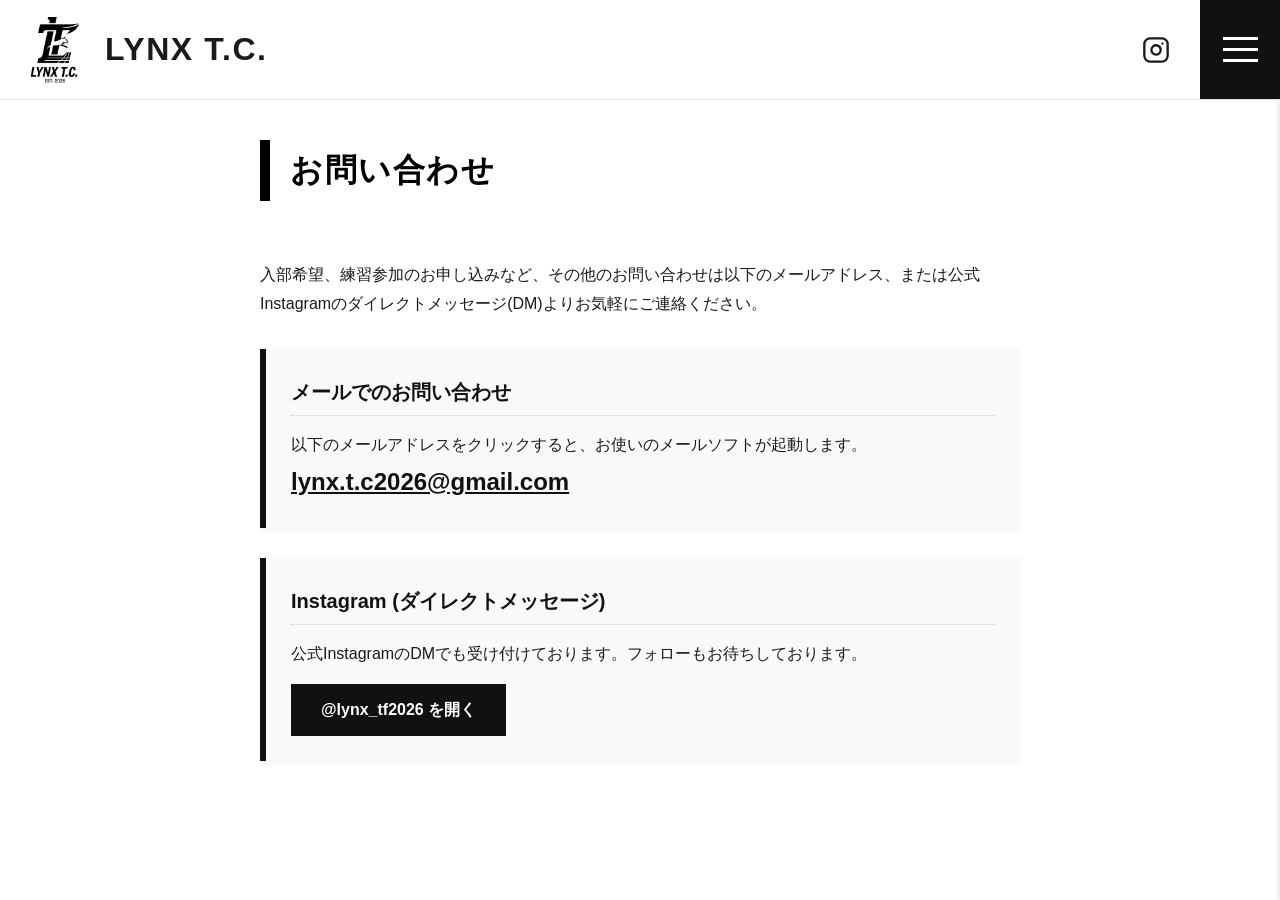
==== commit 9cade610: "Add files via upload" ====
--- a/contact.html
+++ b/contact.html
@@ -39,7 +39,7 @@
             <li><a href="results.html">試合結果</a></li>
             <li><a href="records.html">LYNX記録</a></li>
             <li><a href="members.html">所属選手</a></li>
-            <li><a href="#schedule">年間予定</a></li>
+            <li><a href="schedule.html">年間予定</a></li>
             <li><a href="contact.html">お問い合わせ</a></li>
         </ul>
     </nav>
--- a/style.css
+++ b/style.css
@@ -1,7 +1,7 @@
 @charset "UTF-8";
 
 /* =========================================
-   基本設定・リセット（Sugar Elite風：シンプルで力強く）
+   基本リセット
 ========================================= */
 * {
     box-sizing: border-box;
@@ -9,21 +9,15 @@
     padding: 0;
 }
 body {
-    /* Sugar Eliteのように、すっきりとしたモダンなサンセリフ体 */
     font-family: "Helvetica Neue", Arial, "Hiragino Kaku Gothic ProN", "Hiragino Sans", Meiryo, sans-serif;
-    color: #1a1a1a; /* 真っ黒よりわずかに薄くして洗練された印象に */
-    line-height: 1.8; /* 行間を広げて読みやすく、ゆったりと */
-    padding-top: 100px; /* PCヘッダーの高さ */
+    color: #1a1a1a;
+    line-height: 1.6;
+    padding-top: 100px; /* ヘッダーの高さ */
     overflow-x: hidden; /* スマホで横揺れするのを防ぐ */
-    background-color: #fff;
 }
 a {
     text-decoration: none;
     color: inherit;
-    transition: opacity 0.3s; /* リンクにホバーした時のアニメーション */
-}
-a:hover {
-    opacity: 0.7;
 }
 ul {
     list-style: none;
@@ -34,7 +28,7 @@
 }
 
 /* =========================================
-   ヘッダー（Sugar Elite風：白ベースでスッキリと）
+   ヘッダー（白ベース）
 ========================================= */
 .header {
     position: fixed;
@@ -42,124 +36,55 @@
     left: 0;
     width: 100%;
     height: 100px;
-    background-color: rgba(255, 255, 255, 0.95); /* わずかに透過させて背景になじませる */
-    border-bottom: 1px solid #eee; /* 薄い線 */
+    background-color: #fff;
+    border-bottom: 1px solid #e0e0e0;
     display: flex;
     justify-content: space-between;
     align-items: center;
     z-index: 1000;
 }
-.header-left {
-    padding-left: 30px; /* 余白を少し広げた */
-}
-.logo-link {
-    display: flex;
-    align-items: center;
-    gap: 15px;
-}
-.logo-img {
-    height: 70px;
-    width: auto;
-}
-.logo-main {
-    font-size: 32px;
-    font-weight: bold;
-    letter-spacing: 0.05em;
-    color: #000;
-}
-
-.header-right {
-    display: flex;
-    align-items: center;
-    height: 100%;
-}
-.insta-link {
-    margin-right: 30px;
-    color: #000;
-    display: flex;
-    align-items: center;
-}
-
-/* =========================================
-   ハンバーガーメニュー（Sugar Elite風：真っ黒なボタン）
-========================================= */
+.header-left { padding-left: 20px; }
+.logo-link { display: flex; align-items: center; gap: 15px; }
+.logo-img { height: 70px; width: auto; }
+.logo-main { font-size: 32px; font-weight: bold; letter-spacing: 0.05em; }
+
+.header-right { display: flex; align-items: center; height: 100%; }
+.insta-link { margin-right: 30px; color: #1a1a1a; transition: opacity 0.3s; display: flex; align-items: center; }
+.insta-link:hover { opacity: 0.6; }
+
+/* 3本線ボタン（黒背景） */
 .hamburger {
-    width: 100px; /* PCでは少し大きめに */
-    height: 100%;
-    background-color: #000; /* 真っ黒 */
-    border: none;
-    cursor: pointer;
-    display: flex;
-    flex-direction: column;
-    justify-content: center;
-    align-items: center;
-    gap: 8px;
-    padding: 0;
-    z-index: 1001;
-}
-.hamburger span {
-    display: block;
-    width: 40px;
-    height: 2px; /* 少し細くして洗練された印象に */
-    background-color: #fff;
-    transition: all 0.3s;
-}
-
-/* メニューを開いたときの×印 */
-.hamburger.active span:nth-of-type(1) {
-    transform: translateY(10px) rotate(45deg);
-}
-.hamburger.active span:nth-of-type(2) {
-    opacity: 0;
-}
-.hamburger.active span:nth-of-type(3) {
-    transform: translateY(-10px) rotate(-45deg);
-}
-
-/* スライドメニュー（Sugar Elite風：黒ベース） */
+    width: 80px; height: 100%; background-color: #111; border: none; cursor: pointer;
+    display: flex; flex-direction: column; justify-content: center; align-items: center; gap: 8px; padding: 0; z-index: 1001;
+}
+.hamburger span { display: block; width: 35px; height: 3px; background-color: #fff; transition: all 0.3s; }
+.hamburger.active span:nth-of-type(1) { transform: translateY(11px) rotate(45deg); }
+.hamburger.active span:nth-of-type(2) { opacity: 0; }
+.hamburger.active span:nth-of-type(3) { transform: translateY(-11px) rotate(-45deg); }
+
+/* スライドメニュー（グレー背景） */
 .side-menu {
-    position: fixed;
-    top: 0; /* ヘッダーの上から被せる */
-    right: -100%; /* 初期状態は完全に画面外 */
-    width: 100%; /* 画面全体 */
-    height: 100vh;
-    background-color: rgba(0, 0, 0, 0.95); /* 黒背景、わずかに透過 */
-    transition: right 0.5s ease; /* アニメーションを少し遅く、滑らかに */
-    z-index: 999;
-    display: flex;
-    justify-content: center;
-    align-items: center;
-}
-.side-menu.active {
-    right: 0;
-}
-.side-menu ul {
-    text-align: center;
-}
-.side-menu ul li a {
-    display: block;
-    padding: 20px 0;
-    font-size: 24px; /* PCでは大きく */
-    font-weight: bold;
-    color: #fff;
-    letter-spacing: 0.1em;
-    text-transform: uppercase; /* 英字を大文字に（あれば） */
-}
-
-/* =========================================
-   トップ画像（Sugar Elite風：最大の特徴！大きく、力強く）
+    position: fixed; top: 100px; right: -300px; width: 300px; height: calc(100vh - 100px);
+    background-color: #f4f4f4; box-shadow: -2px 0 5px rgba(0,0,0,0.1); transition: right 0.3s ease; z-index: 999; padding: 20px 0;
+}
+.side-menu.active { right: 0; }
+.side-menu ul li a { display: block; padding: 15px 30px; font-size: 16px; font-weight: bold; border-bottom: 1px solid #ddd; transition: background 0.3s; }
+.side-menu ul li a:hover { background-color: #e0e0e0; }
+
+/* =========================================
+   トップ画像（Sugar Elite風：大きく、力強く）
 ========================================= */
 .hero {
-    height: 80vh; /* PCではさらに高く、画面の8割 */
+    height: 80vh; /* PCでは画面の8割 */
     background-image: url('image1.jpeg');
     background-size: cover;
     background-position: center;
     display: flex;
     justify-content: center;
     align-items: center;
-    position: relative;
-}
-/* Sugar Elite風：写真の上に黒い影（オーバーレイ）を重ねて文字を読みやすく、カッコよく */
+    position: relative; /* 影を重ねるため */
+}
+/* 写真の上に黒い影（オーバーレイ）を重ねて文字を際立たせる */
 .hero::after {
     content: '';
     position: absolute;
@@ -169,275 +94,280 @@
 }
 .hero h1 {
     color: #fff;
-    font-size: 5rem; /* PCでは圧倒的に大きく */
+    font-size: 5rem; /* 圧倒的に大きく */
     font-weight: bold; /* 太く */
     font-style: italic; /* 斜体 */
     letter-spacing: 0.05em;
-    text-transform: uppercase;
+    text-transform: uppercase; /* 大文字 */
     z-index: 2; /* 影の上に表示 */
-    text-shadow: 0 5px 15px rgba(0,0,0,0.5); /* 影を自然に */
-}
-
-/* =========================================
-   コンテンツエリア共通（Sugar Elite風：余白を大胆に取る）
-========================================= */
-.vision, .news, .members-page, .results-page {
-    padding: 120px 20px; /* 上下の余白を大幅に拡大 */
+    text-shadow: 0 5px 15px rgba(0,0,0,0.5);
+}
+
+/* =========================================
+   ビジョン・ニュース・試合結果など（基本デザイン）
+========================================= */
+.vision { text-align: center; padding: 80px 20px; }
+.vision h2 { font-size: 28px; margin-bottom: 20px; }
+.vision p { font-size: 16px; color: #333; }
+.news { max-width: 800px; margin: 0 auto; padding: 0 20px 100px; }
+.news h2 { font-size: 36px; border-bottom: 2px solid #1a1a1a; padding-bottom: 10px; margin-bottom: 30px; }
+.news ul li { font-size: 16px; padding: 15px 0; border-bottom: 1px solid #eee; }
+
+/* 試合結果ページ */
+.results-page { padding: 40px 20px 100px; max-width: 1000px; margin: 0 auto; display: flex; gap: 30px; align-items: flex-start; }
+.sidebar { width: 240px; flex-shrink: 0; background-color: #f4f4f4; }
+.sidebar h3 { background-color: #111; color: #fff; padding: 12px 15px; font-size: 16px; margin: 0; }
+.year-list { list-style: none; padding: 0; margin: 0; }
+.year-list li { border-bottom: 1px dotted #aaa; }
+.year-list a { display: block; padding: 12px 15px 12px 30px; color: #333; position: relative; font-size: 14px; }
+.year-list a::before { content: '●'; color: #111; position: absolute; left: 12px; font-size: 10px; top: 50%; transform: translateY(-50%); }
+.results-content { flex-grow: 1; }
+.year-title { background-color: #111; color: #fff; padding: 10px 15px; font-size: 18px; margin: 0 0 25px 0; border: 2px solid #fff; outline: 2px solid #111; }
+.event-section { margin-bottom: 50px; }
+.event-title { background-color: #f0f0f0; border-top: 2px solid #111; border-bottom: 2px solid #111; padding: 8px 10px; font-size: 16px; font-weight: bold; margin-bottom: 15px; }
+.event-details { padding: 0 10px; font-size: 15px; }
+.runner-list { list-style: none; padding: 0; margin: 0; }
+.runner-list li { display: flex; gap: 15px; margin-bottom: 4px; }
+.runner-list .leg { width: 100px; }
+.runner-list .name { width: 80px; }
+.runner-list .time { width: 50px; }
+
+/* =========================================
+   選手紹介ページ (members.html) - Sugar Elite風
+========================================= */
+.members-page { padding: 40px 20px 100px; max-width: 800px; margin: 0 auto; }
+.page-title { font-size: 32px; border-left: 10px solid #000; padding: 5px 0 5px 20px; margin-bottom: 60px; color: #000; letter-spacing: 0.05em; }
+
+.member-card { margin-bottom: 80px; border-bottom: 1px solid #eee; padding-bottom: 40px; }
+.member-header { display: flex; align-items: baseline; gap: 20px; margin-bottom: 20px; }
+.member-name { font-size: 36px; font-weight: bold; color: #000; letter-spacing: 0.05em; }
+.member-role { font-size: 18px; color: #666; font-weight: bold; }
+.member-birth { font-size: 20px; color: #333; font-family: Arial, sans-serif; }
+
+/* 所属校などの真っ黒バッジ */
+.member-history { margin-bottom: 30px; display: flex; flex-wrap: wrap; gap: 8px; }
+.history-badge { background-color: #000; color: #fff; padding: 6px 15px; font-size: 14px; font-weight: bold; border-radius: 0; }
+
+/* 横並びの記録リスト（学生・社会人） */
+.member-records {
+    font-family: Arial, sans-serif;
+    width: 100%;
+    max-width: 500px;
+}
+.record-header {
+    display: flex;
+    border-bottom: 2px solid #000;
+    padding-bottom: 8px;
+    margin-bottom: 10px;
+    font-size: 14px;
+    color: #666;
+    font-weight: bold;
+}
+.record-line {
+    display: flex;
+    border-bottom: 1px solid #f0f0f0;
+    padding: 10px 0;
+    align-items: baseline;
+}
+.col-event {
+    width: 130px; /* ハーフマラソンが改行されない幅 */
+    flex-shrink: 0;
+    font-weight: bold;
+    color: #000;
+    white-space: nowrap;
+}
+.col-student, .col-adult {
+    flex: 1; /* 残りの幅を均等に分ける */
+    text-align: center;
+}
+.record-time {
+    font-size: 22px;
+    font-weight: bold;
+    color: #000;
+}
+
+/* =========================================
+   歴代記録・お問い合わせなど
+========================================= */
+.records-portal-page { padding: 40px 20px 100px; max-width: 800px; margin: 0 auto; }
+.portal-buttons { margin-top: 50px; display: flex; flex-direction: column; gap: 30px; }
+.portal-btn { display: block; position: relative; background-color: #111; color: #fff; text-align: center; padding: 50px 20px; font-size: 24px; font-weight: bold; letter-spacing: 0.1em; transition: background-color 0.3s; }
+.portal-btn:hover { background-color: #333; }
+.portal-btn .arrow-box { position: absolute; bottom: 0; right: 0; background-color: #000; color: #fff; padding: 10px 20px; font-size: 16px; clip-path: polygon(20% 0, 100% 0, 100% 100%, 0% 100%); }
+
+.contact-page { padding: 40px 20px 100px; max-width: 800px; margin: 0 auto; }
+.contact-info { margin-top: 30px; line-height: 1.8; }
+.contact-method { background-color: #f9f9f9; border-left: 6px solid #111; padding: 25px; margin-top: 30px; box-shadow: 0 2px 5px rgba(0,0,0,0.05); }
+.contact-method h3 { font-size: 20px; margin-bottom: 15px; color: #111; border-bottom: 1px dotted #ccc; padding-bottom: 5px; }
+.email-address a { font-size: 24px; font-weight: bold; color: #111; text-decoration: underline; word-break: break-all; }
+.btn-black { display: inline-block; background-color: #111; color: #fff; padding: 12px 30px; font-weight: bold; margin-top: 15px; }
+
+/* テーブル共通（スマホでの横スクロール対応） */
+.table-scroll { width: 100%; overflow-x: auto; margin-bottom: 60px; }
+.top10-page, .ekiden-page { padding: 40px 20px 100px; max-width: 1000px; margin: 0 auto; }
+.top10-table, .ekiden-record-table { width: 100%; min-width: 600px; border-collapse: collapse; }
+.top10-table th, .ekiden-record-table th { background-color: #f0f0f0; color: #111; padding: 12px 10px; border-bottom: 2px solid #111; }
+.ekiden-record-table th { background-color: #111; color: #fff; border: 1px solid #444; text-align: center; }
+.top10-table td, .ekiden-record-table td { padding: 12px 10px; border-bottom: 1px solid #ddd; }
+.ekiden-record-table td { border: 1px solid #ddd; text-align: center; }
+
+/* 歴代記録ページのジャンプメニューを非表示にする（念のため） */
+.event-nav { display: none !important; }
+
+/* =========================================
+   スマホ閲覧時専用のルール（レスポンシブ）
+========================================= */
+@media screen and (max-width: 768px) {
+    body { padding-top: 80px; }
+    .header { height: 80px; }
+    .side-menu { top: 80px; height: calc(100vh - 80px); }
+    .logo-img { height: 50px; }
+    .logo-main { font-size: 22px; }
+    .hamburger { width: 60px; }
+    .hamburger span { width: 25px; }
+
+    /* トップ画像：スマホでも画面の7割にして文字を限界まで大きく */
+    .hero { height: 70vh; }
+    .hero h1 { font-size: 3rem; letter-spacing: 0; padding: 0 10px; text-align: center; }
+
+    /* 試合結果：縦並び */
+    .results-page { flex-direction: column; }
+    .sidebar { width: 100%; margin-bottom: 20px; }
+    .runner-list li { gap: 10px; font-size: 14px; }
+
+    /* 選手紹介 (Sugar Elite風)：スマホ向けに整える */
+    .page-title { font-size: 24px; border-left-width: 8px; margin-bottom: 40px; }
+    .member-card { margin-bottom: 60px; padding-bottom: 30px; }
+    .member-header { flex-wrap: wrap; gap: 5px; margin-bottom: 15px; }
+    .member-name { font-size: 28px; width: 100%; }
+    .member-role { font-size: 16px; }
+    
+    /* 横並び記録のスマホ微調整（画面からはみ出さないように） */
+    .record-header { font-size: 12px; }
+    .col-event { width: 100px; font-size: 15px; }
+    .record-time { font-size: 18px; }
+
+    /* 各種ページの余白調整 */
+    .vision, .news, .members-page, .results-page, .records-portal-page, .contact-page, .top10-page, .ekiden-page {
+        padding: 30px 15px;
+    }
+}
+
+/* =========================================
+   カレンダーページ (schedule.html) - ブロック形式
+========================================= */
+.calendar-page {
+    padding: 60px 20px 100px;
     max-width: 1000px;
     margin: 0 auto;
 }
 
-/* Sugar Elite風：ページタイトルを駅伝ページのデザイン（左太線）に統一 */
-.page-title {
-    font-size: 36px;
-    color: #000;
-    border-left: 10px solid #000; /* 黒の太線 */
-    padding: 5px 0 5px 20px;
-    margin-bottom: 60px; /* タイトルの下の余白を広く */
-    letter-spacing: 0.05em;
-}
-
-/* ビジョン */
-.vision {
+/* 上部の月切り替えナビゲーション */
+.calendar-header {
+    display: flex;
+    justify-content: space-between;
+    align-items: center;
+    margin-bottom: 20px;
+}
+.calendar-title {
+    font-size: 28px;
+    font-weight: bold;
+    color: #111;
+    margin: 0;
+}
+.calendar-nav-btn {
+    border: 1px solid #004098; /* 青枠 */
+    color: #004098;
+    background-color: #fff;
+    padding: 8px 20px;
+    font-size: 14px;
+    font-weight: bold;
+    text-decoration: none;
+    transition: all 0.3s;
+}
+.calendar-nav-btn:hover {
+    background-color: #004098;
+    color: #fff;
+}
+
+/* カレンダーテーブルのベース */
+.calendar-table {
+    width: 100%;
+    min-width: 800px; /* スマホでも7日分が潰れない最低幅 */
+    border-collapse: collapse;
+    table-layout: fixed; /* 各曜日の幅を均等にする */
+}
+
+/* 曜日の見出し部分 */
+.calendar-table th {
+    color: #fff;
+    padding: 10px;
     text-align: center;
-}
-.vision h2 {
-    font-size: 32px;
-    font-weight: bold;
-    margin-bottom: 30px;
-    color: #000;
-}
-.vision p {
-    font-size: 18px;
-    color: #333;
-    max-width: 700px;
-    margin: 0 auto;
-    line-height: 2;
-}
-
-/* ニュース */
-.news h2 {
-    font-size: 36px;
-    border-bottom: 3px solid #000; /* 線を太く */
-    padding-bottom: 15px;
-    margin-bottom: 40px;
-    color: #000;
-}
-.news ul li {
     font-size: 16px;
-    padding: 20px 0; /* 行間を広く */
-    border-bottom: 1px solid #eee;
-}
-
-/* =========================================
-   選手紹介ページ (members.html) 風に
-========================================= */
-.member-card {
-    margin-bottom: 80px; /* 選手ごとの余白を広く */
-    border-bottom: 1px solid #eee; /* 選手ごとの区切り線 */
-    padding-bottom: 40px;
-}
-.member-header {
-    display: flex;
-    align-items: baseline;
-    gap: 20px;
-    margin-bottom: 20px;
-}
-.member-name {
-    font-size: 36px; /* 名前を大きく */
-    font-weight: bold;
-    color: #000;
-    letter-spacing: 0.05em;
-}
-.member-role {
-    font-size: 18px;
-    color: #666;
-    font-weight: bold;
-}
-.member-birth {
-    font-size: 20px;
-    color: #333;
-    font-family: Arial, sans-serif;
-}
-
-/* 黒いラベル（所属校など）Sugar Elite風：真っ黒で力強く */
-.member-history {
-    margin-bottom: 30px;
-    display: flex;
-    flex-wrap: wrap;
-    gap: 8px;
-}
-.history-badge {
-    background-color: #000; /* 真っ黒 */
+    border: 1px solid #ccc; /* 枠線を分かりやすい薄グレーに */
+}
+/* 平日はグレー、土曜は青、日曜は赤 */
+.calendar-table th { background-color: #666; }
+.calendar-table th.day-sat { background-color: #003366; }
+.calendar-table th.day-sun { background-color: #cc0000; }
+
+/* 日付のマス目（すべて真っ白に変更） */
+.calendar-table td {
+    border: 1px solid #ccc; /* 枠線を薄グレーに */
+    background-color: #fff; /* ★ここを真っ白(#fff)に変更しました */
+    height: 120px; /* マスの高さを固定 */
+    vertical-align: top;
+    padding: 5px;
+}
+.calendar-table td.active-cell,
+.calendar-table td.empty-cell {
+    background-color: #fff; /* 過去の日付や空のマスもすべて白で統一 */
+}
+
+/* 日付の数字 */
+.date-num {
+    display: block;
+    font-weight: bold;
+    font-size: 14px;
+    margin-bottom: 5px;
+    color: #111;
+}
+
+/* イベントのバッジ（色付きブロック） */
+.event-badge {
+    display: block;
     color: #fff;
-    padding: 6px 15px;
-    font-size: 14px;
-    font-weight: bold;
-    border-radius: 0; /* 四角く */
-}
-
-/* 記録のリスト Sugar Elite風：シンプルで洗練された数字表示 */
-.member-records {
-    font-family: Arial, sans-serif;
-    max-width: 400px; /* 幅を絞ってスッキリと */
-}
-.record-line {
-    font-size: 20px;
-    margin-bottom: 12px;
-    display: flex;
-    justify-content: space-between; /* 種目とタイムを左右に */
-    align-items: center;
-    border-bottom: 1px solid #f0f0f0; /* 薄い下線 */
-    padding-bottom: 8px;
-}
-.record-line .event {
-    font-weight: bold;
-    color: #000;
-}
-.record-line .time {
-    font-weight: bold;
-    color: #000;
-    font-size: 22px; /* タイムを少し大きく */
-}
-
-/* テーブル周り共通 (記録トップ10、駅伝記録) Sugar Elite風：黒と白のコントラスト */
-.table-scroll {
-    width: 100%;
-    overflow-x: auto;
-    margin-bottom: 80px;
-}
-.ekiden-record-table, .top10-table {
-    width: 100%;
-    min-width: 600px;
-    border-collapse: collapse;
-    font-family: Arial, sans-serif;
-}
-.ekiden-record-table th, .top10-table th {
-    background-color: #000; /* 真っ黒背景 */
-    color: #fff; /* 白文字 */
-    padding: 15px 10px;
-    font-weight: bold;
-    letter-spacing: 0.1em;
-    text-transform: uppercase;
-    font-size: 14px;
-}
-.ekiden-record-table td, .top10-table td {
-    padding: 18px 10px; /* 行間を広く */
-    border-bottom: 1px solid #eee;
-    color: #000;
-    font-size: 15px;
-}
-/* テーブルの特定の列を太字に (タイムなど) */
-.col-time, .col-rank, .ekiden-record-table td:first-child {
-    font-weight: bold;
-}
-
-
-/* =========================================
-   ここから下は「スマホ閲覧時」専用のSugar Elite風ルール
-   ★今回のメイン！★
-========================================= */
-@media screen and (max-width: 768px) {
-    body {
-        padding-top: 80px; /* スマホヘッダーの高さ */
-    }
-    
-    /* ヘッダー：スマホでは真っ黒ベースにして力強さを出す */
-    .header {
-        height: 80px;
-        background-color: #000; /* 黒背景 */
-        border-bottom: none;
-        padding: 0 15px;
-    }
-    .header-left {
-        padding-left: 0;
-    }
-    .logo-img {
-        height: 50px;
-    }
-    .logo-main {
-        font-size: 20px;
-        color: #fff; /* 白文字 */
-    }
-    .insta-link {
-        margin-right: 15px;
-        color: #fff; /* 白文字 */
-    }
-    .hamburger {
-        width: 80px;
-    }
-    .hamburger span {
-        width: 30px;
-    }
-
-    /* スライドメニュー：スマホでも全画面 */
-    .side-menu {
-        top: 80px;
-        height: calc(100vh - 80px);
-    }
-    .side-menu ul li a {
-        font-size: 18px; /* スマホでは少し小さく */
-        padding: 15px 0;
-    }
-
-    /* トップ画像：スマホでも大きく、文字をさらに力強く */
-    .hero {
-        height: 70vh; /* スマホでも画面の7割 */
-    }
-    .hero h1 {
-        font-size: 3rem; /* スマホでの限界の大きさ */
-        letter-spacing: 0; /* スマホでは文字間を詰め気味にして力強さを */
-        padding: 0 10px;
-        text-align: center;
-    }
-
-    /* コン텐츠エリア：スマホでも余白を十分に取る */
-    .vision, .news, .members-page, .results-page {
-        padding: 60px 15px; /* 上下の余白 */
-    }
-
-    /* ページタイトル：スマホでも目立たせる */
-    .page-title {
-        font-size: 24px;
-        border-left-width: 8px;
-        margin-bottom: 40px;
-    }
-
-    /* ビジョン・ニュース：スマホ向けのサイズ調整 */
-    .vision h2 { font-size: 24px; }
-    .vision p { font-size: 16px; }
-    .news h2 { font-size: 28px; }
-    
-    /* 選手紹介：スマホでの表示を最適化 */
-    .member-card {
-        margin-bottom: 60px;
-        padding-bottom: 30px;
-    }
-    .member-header {
-        flex-wrap: wrap; /* 名前と生年月日を縦並び可能に */
-        gap: 5px;
-        margin-bottom: 15px;
-    }
-    .member-name {
-        font-size: 28px; /* スマホでも大きく */
-        width: 100%; /* 名前だけで1行使う */
-    }
-    .member-role {
-        font-size: 16px;
-    }
-    .record-line {
-        font-size: 16px;
-    }
-    .record-line .time {
-        font-size: 18px;
-    }
-    
-    /* 試合結果ページ：スマホ対応 (前回と同じ、縦並び) */
-    .results-page {
-        flex-direction: column;
-    }
-    .sidebar {
-        width: 100%;
-        margin-bottom: 30px;
-    }
-}+    padding: 4px;
+    font-size: 11px;
+    font-weight: bold;
+    margin-bottom: 2px;
+    line-height: 1.3;
+    text-align: center;
+    word-break: break-all;
+}
+
+/* カレンダーの月切り替え用クラス */
+.calendar-month {
+    display: none; /* 基本はすべて隠す */
+    animation: fadeIn 0.3s ease; /* ふわっと表示させる */
+}
+.calendar-month.active {
+    display: block; /* activeが付いた月だけ表示する */
+}
+@keyframes fadeIn {
+    from { opacity: 0; transform: translateY(5px); }
+    to { opacity: 1; transform: translateY(0); }
+}
+
+/* ボタンとして機能させるための調整 */
+button.calendar-nav-btn {
+    cursor: pointer;
+}
+
+/* 用途に応じた色の設定 */
+.bg-purple { background-color: #6a0dad; } /* 大会など */
+.bg-green  { background-color: #006400; } /* 式典など */
+.bg-blue   { background-color: #004b87; } /* 記録会など */
+
+/* ↓ここを追加（黒背景に白文字）↓ */
+.bg-black  { background-color: #000; color: #fff; }
